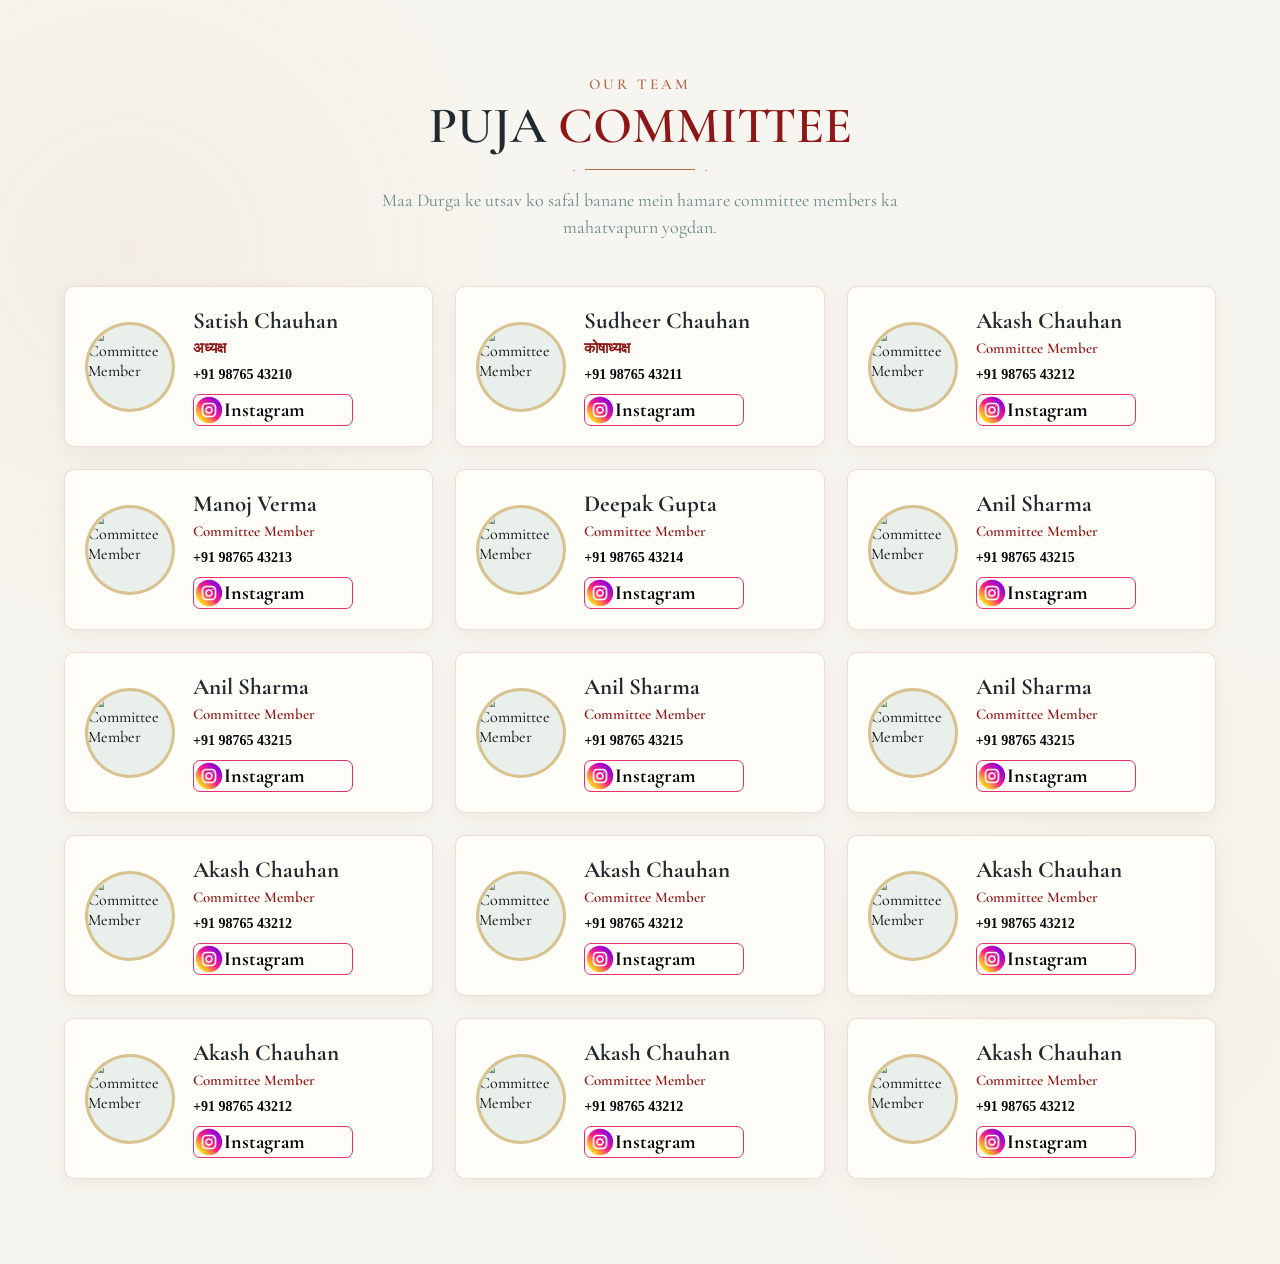
==== committee.html @ f034d109 "durgapuja website first commit" ====
<!DOCTYPE html>
<html lang="en">
<head>
    <meta charset="UTF-8">
    <meta name="viewport" content="width=device-width, initial-scale=1.0">
    <link rel="stylesheet" href="style.css">
    <link rel="stylesheet" media="screen and (max-width:1140px)"
            href="mobile.css" type="text/css">
    <title>Commetee Members</title>
</head>
<body>
    <!-- =========================
     COMMITTEE SECTION
========================= -->

<section class="committee-section" id="committee">

    <div class="committee-container">

        <!-- Heading -->

        <div class="committee-heading">

            <span class="committee-subtitle">
                OUR TEAM
            </span>

            <h2>
                PUJA <span>COMMITTEE</span>
            </h2>

            <div class="committee-line"></div>

            <p>
                Maa Durga ke utsav ko safal banane mein
                hamare committee members ka mahatvapurn yogdan.
            </p>

        </div>


        <!-- Committee Members -->

        <div class="committee-grid">

            <!-- Member 1 -->

            <article class="committee-card">

                <div class="member-image">

                    <img
                        src="images/members/member-01.webp"
                        alt="Committee Member"
                        loading="lazy"
                    >

                </div>

                <div class="member-info">

                    <h3>
                        Satish Chauhan
                    </h3>

                    <p class="member-role">
                        अध्यक्ष
                    </p>

                    <a
                        href="tel:+919876543210"
                        class="member-phone"
                    >
                        +91 98765 43210
                    </a>


                    <div class="instagram-link">
                     <a href="#" > 
                      <img src="durga/Instagram2.svg" >
                        Instagram
                    </a>
                   </div>
                </div>

            </article>


            <!-- Member 2 -->

            <article class="committee-card">

                <div class="member-image">

                    <img
                        src="images/members/member-02.webp"
                        alt="Committee Member"
                        loading="lazy"
                    >

                </div>

                <div class="member-info">

                    <h3>
                        Sudheer Chauhan
                    </h3>

                    <p class="member-role">
                        कोषाध्यक्ष
                    </p>

                    <a
                        href="tel:+919876543211"
                        class="member-phone"
                    >
                        +91 98765 43211
                    </a>

                     <div class="instagram-link">
                     <a href="#" > 
                      <img src="durga/Instagram2.svg" >
                        Instagram
                    </a>
                   </div>

                </div>

            </article>


            <!-- Member 3 -->

            <article class="committee-card">

                <div class="member-image">

                    <img
                        src="images/members/member-03.webp"
                        alt="Committee Member"
                        loading="lazy"
                    >

                </div>

                <div class="member-info">

                    <h3>
                        Akash Chauhan
                    </h3>

                    <p class="member-role">
                        Committee Member
                    </p>

                    <a
                        href="tel:+919876543212"
                        class="member-phone"
                    >
                        +91 98765 43212
                    </a>

                     <div class="instagram-link">
                     <a href="#" > 
                      <img src="durga/Instagram2.svg" >
                        Instagram
                    </a>
                   </div>

                </div>

            </article>


            <!-- Member 4 -->

            <article class="committee-card">

                <div class="member-image">

                    <img
                        src="images/members/member-04.webp"
                        alt="Committee Member"
                        loading="lazy"
                    >

                </div>

                <div class="member-info">

                    <h3>
                        Manoj Verma
                    </h3>

                    <p class="member-role">
                        Committee Member
                    </p>

                    <a
                        href="tel:+919876543213"
                        class="member-phone"
                    >
                        +91 98765 43213
                    </a>

                     <div class="instagram-link">
                     <a href="#" > 
                      <img src="durga/Instagram2.svg" >
                        Instagram
                    </a>
                   </div>

                </div>

            </article>


            <!-- Member 5 -->

            <article class="committee-card">

                <div class="member-image">

                    <img
                        src="images/members/member-05.webp"
                        alt="Committee Member"
                        loading="lazy"
                    >

                </div>

                <div class="member-info">

                    <h3>
                        Deepak Gupta
                    </h3>

                    <p class="member-role">
                        Committee Member
                    </p>

                    <a
                        href="tel:+919876543214"
                        class="member-phone"
                    >
                        +91 98765 43214
                    </a>

                     <div class="instagram-link">
                     <a href="#" > 
                      <img src="durga/Instagram2.svg" >
                        Instagram
                    </a>
                   </div>

                </div>

            </article>


            <!-- Member 6 -->

            <article class="committee-card">

                <div class="member-image">

                    <img
                        src="images/members/member-06.webp"
                        alt="Committee Member"
                        loading="lazy"
                    >

                </div>

                <div class="member-info">

                    <h3>
                        Anil Sharma
                    </h3>

                    <p class="member-role">
                        Committee Member
                    </p>

                    <a
                        href="tel:+919876543215"
                        class="member-phone"
                    >
                        +91 98765 43215
                    </a>

                     <div class="instagram-link">
                     <a href="#" > 
                      <img src="durga/Instagram2.svg" >
                        Instagram
                    </a>
                   </div>

                </div>

            </article>


            <!-- Member 7 -->

            <article class="committee-card">

                <div class="member-image">

                    <img
                        src="images/members/member-06.webp"
                        alt="Committee Member"
                        loading="lazy"
                    >

                </div>

                <div class="member-info">

                    <h3>
                        Anil Sharma
                    </h3>

                    <p class="member-role">
                        Committee Member
                    </p>

                    <a
                        href="tel:+919876543215"
                        class="member-phone"
                    >
                        +91 98765 43215
                    </a>

                     <div class="instagram-link">
                     <a href="#" > 
                      <img src="durga/Instagram2.svg" >
                        Instagram
                    </a>
                   </div>

                </div>

            </article>


            <!-- Member 8 -->

            <article class="committee-card">

                <div class="member-image">

                    <img
                        src="images/members/member-06.webp"
                        alt="Committee Member"
                        loading="lazy"
                    >

                </div>

                <div class="member-info">

                    <h3>
                        Anil Sharma
                    </h3>

                    <p class="member-role">
                        Committee Member
                    </p>

                    <a
                        href="tel:+919876543215"
                        class="member-phone"
                    >
                        +91 98765 43215
                    </a>

                     <div class="instagram-link">
                     <a href="#" > 
                      <img src="durga/Instagram2.svg" >
                        Instagram
                    </a>
                   </div>

                </div>

            </article>


            <!-- Member 9 -->

            <article class="committee-card">

                <div class="member-image">

                    <img
                        src="images/members/member-06.webp"
                        alt="Committee Member"
                        loading="lazy"
                    >

                </div>

                <div class="member-info">

                    <h3>
                        Anil Sharma
                    </h3>

                    <p class="member-role">
                        Committee Member
                    </p>

                    <a
                        href="tel:+919876543215"
                        class="member-phone"
                    >
                        +91 98765 43215
                    </a>

                     <div class="instagram-link">
                     <a href="#" > 
                      <img src="durga/Instagram2.svg" >
                        Instagram
                    </a>
                   </div>

                </div>

            </article>

            <!-- Member 3 -->

            <article class="committee-card">

                <div class="member-image">

                    <img
                        src="images/members/member-03.webp"
                        alt="Committee Member"
                        loading="lazy"
                    >

                </div>

                <div class="member-info">

                    <h3>
                        Akash Chauhan
                    </h3>

                    <p class="member-role">
                        Committee Member
                    </p>

                    <a
                        href="tel:+919876543212"
                        class="member-phone"
                    >
                        +91 98765 43212
                    </a>

                     <div class="instagram-link">
                     <a href="#" > 
                      <img src="durga/Instagram2.svg" >
                        Instagram
                    </a>
                   </div>

                </div>

            </article>

            <!-- Member 3 -->

            <article class="committee-card">

                <div class="member-image">

                    <img
                        src="images/members/member-03.webp"
                        alt="Committee Member"
                        loading="lazy"
                    >

                </div>

                <div class="member-info">

                    <h3>
                        Akash Chauhan
                    </h3>

                    <p class="member-role">
                        Committee Member
                    </p>

                    <a
                        href="tel:+919876543212"
                        class="member-phone"
                    >
                        +91 98765 43212
                    </a>

                     <div class="instagram-link">
                     <a href="#" > 
                      <img src="durga/Instagram2.svg" >
                        Instagram
                    </a>
                   </div>

                </div>

            </article>

            <!-- Member 3 -->

            <article class="committee-card">

                <div class="member-image">

                    <img
                        src="images/members/member-03.webp"
                        alt="Committee Member"
                        loading="lazy"
                    >

                </div>

                <div class="member-info">

                    <h3>
                        Akash Chauhan
                    </h3>

                    <p class="member-role">
                        Committee Member
                    </p>

                    <a
                        href="tel:+919876543212"
                        class="member-phone"
                    >
                        +91 98765 43212
                    </a>

                     <div class="instagram-link">
                     <a href="#" > 
                      <img src="durga/Instagram2.svg" >
                        Instagram
                    </a>
                   </div>

                </div>

            </article>

            <!-- Member 3 -->

            <article class="committee-card">

                <div class="member-image">

                    <img
                        src="images/members/member-03.webp"
                        alt="Committee Member"
                        loading="lazy"
                    >

                </div>

                <div class="member-info">

                    <h3>
                        Akash Chauhan
                    </h3>

                    <p class="member-role">
                        Committee Member
                    </p>

                    <a
                        href="tel:+919876543212"
                        class="member-phone"
                    >
                        +91 98765 43212
                    </a>

                     <div class="instagram-link">
                     <a href="#" > 
                      <img src="durga/Instagram2.svg" >
                        Instagram
                    </a>
                   </div>

                </div>

            </article>

            <!-- Member 3 -->

            <article class="committee-card">

                <div class="member-image">

                    <img
                        src="images/members/member-03.webp"
                        alt="Committee Member"
                        loading="lazy"
                    >

                </div>

                <div class="member-info">

                    <h3>
                        Akash Chauhan
                    </h3>

                    <p class="member-role">
                        Committee Member
                    </p>

                    <a
                        href="tel:+919876543212"
                        class="member-phone"
                    >
                        +91 98765 43212
                    </a>

                     <div class="instagram-link">
                     <a href="#" > 
                      <img src="durga/Instagram2.svg" >
                        Instagram
                    </a>
                   </div>

                </div>

            </article>

            <!-- Member 3 -->

            <article class="committee-card">

                <div class="member-image">

                    <img
                        src="images/members/member-03.webp"
                        alt="Committee Member"
                        loading="lazy"
                    >

                </div>

                <div class="member-info">

                    <h3>
                        Akash Chauhan
                    </h3>

                    <p class="member-role">
                        Committee Member
                    </p>

                    <a
                        href="tel:+919876543212"
                        class="member-phone"
                    >
                        +91 98765 43212
                    </a>

                     <div class="instagram-link">
                     <a href="#" > 
                      <img src="durga/Instagram2.svg" >
                        Instagram
                    </a>
                   </div>

                </div>

            </article>

        </div>

    </div>

</section>
</body>
</html>
---- style.css ----
@import url('https://fonts.googleapis.com/css2?family=Cormorant+Garamond:wght@400;500;600;700&family=Noto+Serif+Devanagari:wght@400;500;600;700&display=swap');

*{
    margin: 0px;
    padding: 0px;
    box-sizing: border-box;
}
html,body {
    font-family: "Cormorant Garamond", serif;
    scroll-behavior: smooth;
}

.hindi {
    font-family: "Noto Serif Devanagari", serif;
}
/* =========================
   HERO SECTION
========================= */

.hero {
    position: relative;
    min-height: 650px;

    background-image: url("durga/ChatGPT Image Sep 28, 2026, 01_30_35 PM.png");
    background-size: cover;
    background-position: center;
    background-repeat: no-repeat;

    color: #202A2E;
}


/* =========================
   NAVBAR
========================= */

.navbar {
    position: absolute;
    top: 0;
    left: 0;

   width: 100%;
    min-height: 72px;

    display: flex;
    align-items: center;
    flex-wrap: wrap;
    padding: 0 4%;

    background: rgba(70, 0, 0, 0.88);

    border-bottom: 1px solid rgba(216, 194, 143, 0.45);

    z-index: 10;
}


/* Logo */

.logo {
    width: 42px;
    height: 42px;

    display: flex;
    align-items: center;
    justify-content: center;

    color: #D8C28F;

    font-size: 27px;
    text-decoration: none;

    margin-right: auto;
}


/* Navigation Links */

.nav-links {
    display: flex;
    align-items: center;
    gap: 34px;
}

.nav-links a {
    position: relative;

    color: #FFFDF8;

    text-decoration: none;

    font-family: "Cormorant Garamond", serif;

    font-size: 17px;
    font-weight: 500;

    transition: color 0.25s ease;
}

.nav-links a:hover {
    color: #D8C28F;
}


/* Active Link */

.nav-links a.active {
    color: #D8C28F;
}

.nav-links a.active::after {
    content: "";

    position: absolute;

    left: 0;
    bottom: -10px;

    width: 100%;
    height: 2px;

    background: #D8C28F;
}


/* =========================
   NAV BUTTON
========================= */

.nav-button {
    display: flex;
    align-items: center;
    gap: 8px;

    margin-left: 35px;

    padding: 9px 18px;

    border: 1px solid #D8C28F;
    border-radius: 25px;

    color: #FFFDF8;

    text-decoration: none;

    font-family: "Cormorant Garamond", serif;

    font-size: 16px;
    font-weight: 600;

    transition: 0.25s ease;
}

.nav-button span {
    color: #D8C28F;
}

.nav-button:hover {
    background: #D8C28F;
    color: #4A0000;
}

.nav-button:hover span {
    color: #4A0000;
}


/* =========================
   HERO CONTENT
========================= */

.hero-content {
    min-height: 650px;

    display: flex;
    justify-content: flex-end;
    align-items: center;

    padding: 100px 7% 40px;
}


/* =========================
   HERO TEXT
========================= */

.hero-text {
    width: 55%;

    text-align: center;

    padding-top: 25px;
}


/* Trishul */

.trishul {
    color: #B66A4C;

    font-size: 48px;

    margin-bottom: 5px;
}


/* Main Heading */

.hero-text h1 {
    margin: 0;

    color: #8D1717;

    font-family: "Cormorant Garamond", serif;

    font-size: clamp(38px, 4vw, 65px);

    line-height: 1.05;

    font-weight: 700;

    letter-spacing: 1px;
}


/* Samiti */

.hero-text h2 {
    margin: 8px 0 15px;

    color: #202A2E;

    font-family: "Cormorant Garamond", serif;

    font-size: clamp(25px, 2.5vw, 40px);

    font-weight: 600;

    letter-spacing: 2px;
}


/* Decorative Line */

.hero-line {
    width: 130px;
    height: 1px;

    margin: 0 auto 20px;

    background: #B66A4C;

    position: relative;
}

.hero-line::before,
.hero-line::after {
    content: "◆";

    position: absolute;

    top: 50%;

    transform: translateY(-50%);

    color: #B66A4C;

    font-size: 7px;
}

.hero-line::before {
    left: -12px;
}

.hero-line::after {
    right: -12px;
}


/* Establishment */

.hero-established {
    margin: 0;

    color: #202A2E;

    font-family: "Cormorant Garamond", serif;

    font-size: 18px;

    font-weight: 600;

    letter-spacing: 1px;
}

.hero-established span {
    margin: 0 12px;

    color: #B66A4C;
}


/* Tagline */

.hero-tagline {
    margin: 15px 0 25px;

    color: #8D1717;

    font-family: "Cormorant Garamond", serif;

    font-size: 21px;

    font-weight: 600;

    font-style: italic;
}


/* =========================
   HERO INFORMATION
========================= */

.hero-info {
    display: flex;

    justify-content: center;
    align-items: center;

    gap: 35px;
}

.hero-info-item {
    display: flex;
    align-items: center;
    gap: 9px;

    color: #202A2E;

    font-family: "Cormorant Garamond", serif;

    font-size: 16px;

    font-weight: 600;
}

.info-icon {
    color: #8D1717;

    font-size: 18px;
}

/* =========================
   ABOUT OUR PUJA
========================= */

.about-puja {
    position: relative;

    width: 100%;

    padding: 55px 5%;

    background-image: url("../images/about-bg.webp");
    background-size: cover;
    background-position: center;
    background-repeat: no-repeat;
}


.about-container {
    max-width: 1400px;

    margin: 0 auto;

    display: grid;

    grid-template-columns:
        1.15fr
        1fr
        0.95fr;

    align-items: center;

    gap: 35px;
}


/* =========================
   ABOUT CONTENT
========================= */

.about-content {
    padding: 10px 0;
}


.about-content h2 {
    margin: 0;

    color: #202A2E;

    font-family: "Cormorant Garamond", serif;

    font-size: clamp(34px, 3vw, 48px);

    font-weight: 600;

    line-height: 1.1;
}


.about-content h2 span {
    color: #8D1717;
}


/* Decorative line */

.about-line {
    position: relative;

    width: 105px;
    height: 1px;

    margin: 12px 0 20px;

    background: #B66A4C;
}


.about-line::after {
    content: "◆";

    position: absolute;

    right: -8px;
    top: 50%;

    transform: translateY(-50%);

    color: #B66A4C;

    font-size: 8px;
}


.about-content p {
    max-width: 500px;

    margin: 0 0 25px;

    color: #202A2E;

    font-family: "Cormorant Garamond", serif;

    font-size: 18px;

    line-height: 1.55;

    font-weight: 500;

    max-height: 150px;
    overflow: hidden;
    transition: max-height 0.6s ease;
}
.about-content p.active {
    max-height: 500px;
}


/* =========================
   ABOUT BUTTON
========================= */

.about-btn {
    display: inline-flex;

    align-items: center;

    gap: 12px;

    padding: 11px 20px;

    border-radius: 25px;

    background: #8D1717;

    color: #FFFDF8;

    text-decoration: none;

    font-family: "Cormorant Garamond", serif;

    font-size: 17px;

    font-weight: 600;

    transition:
        background 0.25s ease,
        transform 0.25s ease;
}


.about-btn span {
    font-size: 21px;

    line-height: 1;
     display: inline-block;
    transition: transform 0.5s ease;
}

.about-btn.active span {
    transform: rotate(-90deg);
}


.about-btn:hover {
    background: #6F0F0F;

    transform: translateX(3px);
}


/* =========================
   ABOUT IMAGE
========================= */

.about-image {
    width: 100%;

    display: flex;
  
    justify-content: center;
}


.about-image img {
    display: block;

    width: 100%;

    max-width: 470px;

    height: auto;

    object-fit: cover;

    transform: scale(1.15)
}


/* =========================
   ABOUT STAT CARDS
========================= */

.about-stats {

    display: grid;

    grid-template-columns: repeat(2, 1fr);

    gap: 14px;
}


.about-stat-card {

    min-height: 125px;

    padding: 18px 12px;

    display: flex;

    flex-direction: column;

    align-items: center;

    justify-content: center;

    text-align: center;

    background: rgba(255, 253, 248, 0.72);

    border: 1px solid rgba(182, 106, 76, 0.25);

    border-radius: 9px;

    box-shadow:
        0 4px 15px rgba(80, 40, 20, 0.06);

    transition:
        transform 0.25s ease,
        box-shadow 0.25s ease;
}


.about-stat-card:hover {

    transform: translateY(-4px);

    box-shadow:
        0 8px 20px rgba(80, 40, 20, 0.12);
}


/* Icon */

.stat-icon {

    margin-bottom: 5px;

    color: #8D1717;

    font-size: 27px;

    line-height: 1;
}


/* Number / Main text */

.about-stat-card strong {

    color: #8D1717;

    font-family: "Cormorant Garamond", serif;

    font-size: 27px;

    line-height: 1.1;

    font-weight: 700;
}


/* Small description */

.about-stat-card small {

    margin-top: 4px;

    color: #202A2E;

    font-family: "Cormorant Garamond", serif;

    font-size: 15px;

    font-weight: 500;
}

/* =========================
   PUJA DATES
========================= */

.puja-dates {
    position: relative;

    width: 100%;

    padding: 70px 5% 80px;

    background-image: url("durga/ChatGPT Image Sep 28, 2026, 01_33_29 PM.png");
    background-size: cover;
    background-position: center;
    background-repeat: no-repeat;
        

    overflow: hidden;
}


/* Subtle decorative background */

.puja-dates::before {
    content: "";

    position: absolute;

    inset: 0;

    background-image:
        radial-gradient(
            circle at 10% 20%,
            rgba(216, 194, 143, 0.08) 0,
            transparent 22%
        ),
        radial-gradient(
            circle at 90% 80%,
            rgba(216, 194, 143, 0.08) 0,
            transparent 22%
        );

    pointer-events: none;
}


/* =========================
   CONTAINER
========================= */

.dates-container {
    position: relative;

    max-width: 1350px;

    margin: 0 auto;
}


/* =========================
   HEADING
========================= */

.dates-heading {
    text-align: center;

    margin-bottom: 50px;
}


.dates-small-title {
    display: block;

    margin-bottom: 8px;

    color: #D8C28F;

    font-family: "Cormorant Garamond", serif;

    font-size: 15px;

    font-weight: 600;

    letter-spacing: 3px;
}


.dates-heading h2 {
    margin: 0;

    color: #FFFDF8;

    font-family: "Cormorant Garamond", serif;

    font-size: clamp(38px, 4vw, 55px);

    line-height: 1;

    font-weight: 600;

    letter-spacing: 1px;
}


.dates-heading h2 span {
    color: #D8C28F;
}


.dates-line {
    position: relative;

    width: 110px;

    height: 1px;

    margin: 18px auto;
    
    background: #D8C28F;
}


.dates-line::before,
.dates-line::after {
    content: "◆";

    position: absolute;

    top: 50%;

    transform: translateY(-50%);

    color: #D8C28F;

    font-size: 7px;
}


.dates-line::before {
    left: -12px;
}


.dates-line::after {
    right: -12px;
}


.dates-heading p {
    max-width: 520px;

    margin: 0 auto;

    color: rgba(255, 253, 248, 0.82);

    font-family: "Cormorant Garamond", serif;

    font-size: 18px;

    line-height: 1.5;
}


/* =========================
   TIMELINE WRAPPER
========================= */

.dates-wrapper {
    position: relative;

    width: 100%;
}


/* Horizontal connecting line */

.dates-wrapper::before {
    content: "";

    position: absolute;

    top: 38px;

    left: 5%;

    right: 5%;

    height: 1px;

    background: rgba(216, 194, 143, 0.55);
}


/* =========================
   TIMELINE
========================= */

.dates-timeline {
    position: relative;

    display: grid;

    grid-template-columns:
        repeat(6, 1fr);

    gap: 18px;
}


/* =========================
   DATE CARD
========================= */

.date-card {
    position: relative;

    min-height: 260px;

    padding: 24px 15px;

    display: flex;

    flex-direction: column;

    align-items: center;

    text-align: center;

    background: #F7F0E2;

    border: 1px solid rgba(216, 194, 143, 0.55);

    border-radius: 8px;

    box-shadow:
        0 8px 25px rgba(50, 0, 0, 0.15);

    transition:
        transform 0.25s ease,
        box-shadow 0.25s ease;
}


.date-card:hover {
    transform: translateY(-7px);

    box-shadow:
        0 15px 30px rgba(50, 0, 0, 0.22);
}


/* =========================
   ICON
========================= */

.date-icon {
    position: relative;

    z-index: 2;

    width: 52px;
    height: 52px;

    display: flex;

    align-items: center;
    justify-content: center;

    margin-bottom: 15px;

    border-radius: 50%;

    background: #FFFDF8;

    border: 1px solid #D8C28F;

    color: #8D1717;

    font-size: 25px;

    box-shadow:
        0 3px 10px rgba(80, 30, 10, 0.08);
}


/* =========================
   DATE NUMBER
========================= */

.date-number {
    color: #8D1717;

    font-family: "Cormorant Garamond", serif;

    font-size: 45px;

    line-height: 0.95;

    font-weight: 700;
}


.date-month {
    margin-top: 5px;

    color: #B66A4C;

    font-family: "Cormorant Garamond", serif;

    font-size: 13px;

    font-weight: 700;

    letter-spacing: 1.5px;
}


/* =========================
   DATE NAME
========================= */

.date-name {
    margin-top: 18px;

    color: #202A2E;

    font-family: "Cormorant Garamond", serif;

    font-size: 23px;

    font-weight: 700;
}


.date-day {
    margin-top: 4px;

    color: #668A86;

    font-family: "Cormorant Garamond", serif;

    font-size: 12px;

    font-weight: 600;

    letter-spacing: 1px;
}

/* =========================
   COMMITTEE SECTION
========================= */

.committee-section {
    position: relative;

    width: 100%;

    padding: 75px 5% 85px;

    background-color: #F7F5EF;
    /* background-image: url("durga/ChatGPT Image Sep 28, 2026, 01_34_49 PM.png");
    background-size: cover;
    background-position: center;
    background-repeat: no-repeat; */

    background-image:
        radial-gradient(
            circle at 10% 20%,
            rgba(182, 106, 76, 0.06),
            transparent 25%
        ),
        radial-gradient(
            circle at 90% 80%,
            rgba(216, 194, 143, 0.08),
            transparent 25%
        );
}


/* =========================
   CONTAINER
========================= */

.committee-container {
    max-width: 1250px;

    margin: 0 auto;
}


/* =========================
   HEADING
========================= */

.committee-heading {
    text-align: center;

    margin-bottom: 45px;
}


.committee-subtitle {
    display: block;

    margin-bottom: 8px;

    color: #B66A4C;

    font-family: "Cormorant Garamond", serif;

    font-size: 15px;

    font-weight: 600;

    letter-spacing: 3px;
}


.committee-heading h2 {
    margin: 0;

    color: #202A2E;

    font-family: "Cormorant Garamond", serif;

    font-size: clamp(40px, 4vw, 55px);

    font-weight: 600;

    line-height: 1;
}


.committee-heading h2 span {
    color: #8D1717;
}


/* Decorative line */

.committee-line {
    position: relative;

    width: 110px;

    height: 1px;

    margin: 17px auto;

    background: #B66A4C;
}


.committee-line::before,
.committee-line::after {
    content: "◆";

    position: absolute;

    top: 50%;

    transform: translateY(-50%);

    color: #B66A4C;

    font-size: 7px;
}


.committee-line::before {
    left: -12px;
}


.committee-line::after {
    right: -12px;
}


.committee-heading p {
    max-width: 550px;

    margin: 0 auto;

    color: #668A86;

    font-family: "Cormorant Garamond", serif;

    font-size: 18px;

    line-height: 1.5;
}


/* =========================
   MEMBER GRID
========================= */

.committee-grid {
    display: grid;

    grid-template-columns:
        repeat(3, 1fr);

    gap: 22px;
  height: auto;   
}


/* =========================
   MEMBER CARD
========================= */

.committee-card {
    position: relative;

    display: flex;

    align-items: center;

    gap: 18px;

    min-height: 145px;

    padding: 20px;

    background: #FFFDF8;

    border: 1px solid rgba(182, 106, 76, 0.22);

    border-radius: 10px;

    box-shadow:
        0 5px 20px rgba(60, 30, 10, 0.06);

    transition:
        transform 0.25s ease,
        box-shadow 0.25s ease;

}


.committee-card:hover {
    transform: translateY(-5px);

    box-shadow:
        0 12px 28px rgba(60, 30, 10, 0.12);
}


/* =========================
   MEMBER IMAGE
========================= */

.member-image {
    flex-shrink: 0;

    width: 90px;
    height: 90px;

    border-radius: 50%;

    padding: 3px;

    background: #D8C28F;
}


.member-image img {
    display: block;

    width: 100%;
    height: 100%;

    object-fit: cover;

    border-radius: 50%;

    background: #E9EFEB;
}


/* =========================
   MEMBER INFO
========================= */

.member-info {
    min-width: 0;
}


.member-info h3 {
    margin: 0;

    color: #202A2E;

    font-family: "Cormorant Garamond", serif;

    font-size: 23px;

    font-weight: 700;
}


.member-role {
    margin: 4px 0 7px;

    color: #8D1717;

    font-family: "Cormorant Garamond", serif;

    font-size: 15px;

    font-weight: 600;
    
}


.member-phone {

    color: #080808;
 
    font-family: none;

    font-size: 14px;
    
    font-weight: 700;
    text-decoration: none;
   
    margin-right: 20px;
    transition: color 0.2s ease;
}


.member-phone:hover {
    color: #8D1717;
}

.instagram-link{
   
   display: flex;
   align-items: center;
   margin-top: 10px;
   border-radius: 7px;
   height: 2rem;
   width: 10rem;
   transition: color 0.2s ease;
   border: 0.001px solid #E1306C;
    animation: instagramBorder 2s ease-in-out infinite;
}
@keyframes instagramBorder {

    0% {
        border-color: #E1306C;
        box-shadow: inset 0 0 30px rgba(225, 48, 108, 0.30);
    }

    50% {
        border-color: #8A3AB9;
        box-shadow: inset 0 0 30px rgba(138, 58, 185, 0.30);
    }

    100% {
        border-color: #E1306C;
        box-shadow: inset 0 0 30px rgba(225, 48, 108, 0.30);
    }

}

.instagram-link :hover {
    color: #f40555;
}

.instagram-link a img{
    object-fit: cover;
    height: 30px;
    width: 30px;
    
    
}
.instagram-link a{
  display: flex;
  align-items: center;
   color: #080808;
 
    font-family: "Cormorant Garamond", serif;

    font-size: 20px;
    
    font-weight: 700;
    text-decoration: none;

}

#commettee-btn{
   
    padding-top: 20px;
    width: 100%;
    display: flex;
    justify-content: center;
    align-items: center;
}

/* =========================
   DURGA PUJA GALLERY
========================= */

.gallery-section {
    width: 100%;

    padding: 80px 5% 90px;

    background: #E9EFEB;
}


.gallery-container {
    max-width: 1300px;

    margin: 0 auto;
}


/* =========================
   HEADING
========================= */

.gallery-heading {
    text-align: center;

    margin-bottom: 45px;
}


.gallery-subtitle {
    display: block;

    margin-bottom: 8px;

    color: #B66A4C;

    font-family: "Cormorant Garamond", serif;

    font-size: 15px;

    font-weight: 600;

    letter-spacing: 3px;
}


.gallery-heading h2 {
    margin: 0;

    color: #202A2E;

    font-family: "Cormorant Garamond", serif;

    font-size: clamp(40px, 4vw, 55px);

    font-weight: 600;

    line-height: 1;
}


.gallery-heading h2 span {
    color: #8D1717;
}


/* Decorative line */

.gallery-line {
    position: relative;

    width: 110px;

    height: 1px;

    margin: 17px auto;

    background: #B66A4C;
}


.gallery-line::before,
.gallery-line::after {
    content: "◆";

    position: absolute;

    top: 50%;

    transform: translateY(-50%);

    color: #B66A4C;

    font-size: 7px;
}


.gallery-line::before {
    left: -12px;
}


.gallery-line::after {
    right: -12px;
}


.gallery-heading p {
    max-width: 560px;

    margin: 0 auto;

    color: #668A86;

    font-family: "Cormorant Garamond", serif;

    font-size: 18px;

    line-height: 1.5;
}


/* =========================
   GALLERY GRID
========================= */

.gallery-grid {
    display: grid;

    grid-template-columns:
        repeat(4, 1fr);

    grid-auto-rows: 220px;

    gap: 14px;
}


/* =========================
   GALLERY ITEM
========================= */

.gallery-item {
    position: relative;

    display: block;

    overflow: hidden;

    border-radius: 9px;

    background: #202A2E;

    text-decoration: none;
}


.gallery-item img {
    display: block;

    width: 100%;
    height: 100%;

    object-fit: cover;

    transition:
        transform 0.5s ease;
}


/* Large item */

.gallery-large {
    grid-column: span 2;
}


/* Tall item */

.gallery-tall {
    grid-row: span 2;
}


/* =========================
   HOVER OVERLAY
========================= */

.gallery-overlay {
    position: absolute;

    inset: 0;

    display: flex;

    align-items: center;
    justify-content: center;

    background: rgba(74, 0, 0, 0.58);

    opacity: 0;

    transition:
        opacity 0.3s ease;
}


.gallery-overlay span {
    padding: 8px 17px;

    border: 1px solid #D8C28F;

    border-radius: 20px;

    color: #FFFDF8;

    font-family: "Cormorant Garamond", serif;

    font-size: 15px;

    font-weight: 600;
}


.gallery-item:hover img {
    transform: scale(1.06);
}


.gallery-item:hover .gallery-overlay {
    opacity: 1;
}


/* =========================
   BUTTON
========================= */

.gallery-button-wrap {
    display: flex;

    justify-content: center;

    margin-top: 35px;
}


.gallery-button {
    display: inline-flex;

    align-items: center;

    gap: 12px;

    padding: 11px 22px;

    border: 1px solid #8D1717;

    border-radius: 25px;

    background: transparent;

    color: #8D1717;

    font-family: "Cormorant Garamond", serif;

    font-size: 17px;

    font-weight: 600;

    cursor: pointer;

    transition:
        background 0.25s ease,
        color 0.25s ease;
}


.gallery-button span {
    font-size: 20px;
}


.gallery-button:hover {
    background: #8D1717;

    color: #FFFDF8;
}

/* =========================
   LIGHTBOX
========================= */

.lightbox {
    position: fixed;
    inset: 0;
    z-index: 9999;

    display: none;
    align-items: center;
    justify-content: center;

    background: rgba(0, 0, 0, 0.88);
    padding: 30px;
     opacity: 0;
    visibility: hidden;
    pointer-events: none;

     transform: scale(0.85);

    transition:
        opacity 0.3s ease,
        transform 0.3s ease,
        visibility 0.3s ease;
    
}

/* Lightbox open hone par JS se ye class lagayenge */
.lightbox.active {
    display: flex;
    opacity: 1;
    visibility: visible;
    pointer-events: auto;

    transform: scale(1);
}

/* Original Image */

.lightbox-image {
    max-width: 85vw;
    max-height: 85vh;

    width: auto;
    height: auto;

    object-fit: contain;

    display: block;
}

/* Close Button */

.lightbox-close {
    position: absolute;
    top: 25px;
    right: 30px;

    width: 45px;
    height: 45px;

    border: none;
    border-radius: 50%;

    background: rgba(255, 255, 255, 0.15);
    color: white;

    font-size: 30px;
    line-height: 1;

    cursor: pointer;
}

/* Previous / Next */

.lightbox-prev,
.lightbox-next {
    position: absolute;

    top: 50%;
    transform: translateY(-50%);

    width: 50px;
    height: 50px;

    border: none;
    border-radius: 50%;

    background: rgba(255, 255, 255, 0.15);
    color: white;

    font-size: 25px;

    cursor: pointer;
}

.lightbox-prev {
    left: 25px;
}

.lightbox-next {
    right: 25px;
}

/* Hover */

.lightbox-close:hover,
.lightbox-prev:hover,
.lightbox-next:hover {
    background: rgba(255, 255, 255, 0.3);
}

/* =========================
   FOOTER
========================= */

.site-footer {
    width: 100%;

     background-image: url("durga/ChatGPT Image Sep 28, 2026, 01_38_03 PM.png");
    background-size: cover;
    background-position: center;
    background-repeat: no-repeat;

    color: #FFFDF8;

    border-top: 1px solid rgba(216, 194, 143, 0.35);
}


/* =========================
   FOOTER CONTAINER
========================= */

.footer-container {
    max-width: 1300px;

    margin: 0 auto;

    padding: 65px 5% 50px;

    display: grid;

    grid-template-columns:
        1.4fr
        1fr
        1fr;

    gap: 45px;
    background-color: #6F0F0F;
}


/* =========================
   FOOTER ABOUT
========================= */

.footer-about {
    padding-right: 25px;
}


.footer-logo {
    width: 52px;
    height: 52px;

    display: flex;

    align-items: center;
    justify-content: center;

    margin-bottom: 15px;

    border: 1px solid #D8C28F;

    border-radius: 50%;

    color: #D8C28F;

    font-size: 29px;

    text-decoration: none;
}


.footer-about h2 {
    margin: 0;

    color: #FFFDF8;

    font-family: "Cormorant Garamond", serif;

    font-size: 24px;

    font-weight: 700;

    line-height: 1.15;
}


.footer-samiti {
    margin: 5px 0 14px;

    color: #D8C28F;

    font-family: "Cormorant Garamond", serif;

    font-size: 15px;

    font-weight: 600;

    letter-spacing: 2px;
}


.footer-about > p:last-child {
    max-width: 330px;

    margin: 0;

    color: rgba(255, 253, 248, 0.72);

    font-family: "Cormorant Garamond", serif;

    font-size: 16px;

    line-height: 1.6;
}


/* =========================
   FOOTER HEADINGS
========================= */

.footer-column h3 {
    margin: 4px 0 10px;

    color: #FFFDF8;

    font-family: "Cormorant Garamond", serif;

    font-size: 19px;

    font-weight: 600;

    letter-spacing: 1px;
}


.footer-line {
    width: 45px;

    height: 1px;

    margin-bottom: 18px;

    background: #D8C28F;
}

/* =========================
   FOOTER DETAILS
========================= */

.footer-detail {
    display: flex;

    align-items: flex-start;

    gap: 12px;

    margin-bottom: 18px;
}


.footer-icon {
    flex-shrink: 0;

    width: 30px;
    height: 30px;

    display: flex;

    align-items: center;
    justify-content: center;

    border: 1px solid rgba(216, 194, 143, 0.5);

    border-radius: 50%;

    color: #D8C28F;

    font-size: 12px;
}


.footer-detail strong {
    display: block;

    margin-bottom: 2px;

    color: #FFFDF8;

    font-family: "Cormorant Garamond", serif;

    font-size: 15px;

    font-weight: 600;
}


.footer-detail p,
.footer-detail a {
    display: block;

    margin: 0;

    color: rgba(255, 253, 248, 0.68);

    font-family: "Cormorant Garamond", serif;

    font-size: 14px;

    line-height: 1.4;

    text-decoration: none;
}


.footer-detail a:hover {
    color: #D8C28F;
}

.developer{
    
    
    display: grid;
    grid-template-rows: 1fr 3fr;

}
.dveloper-detail{
    display: grid;
    grid-template-columns: 1fr 1fr;
    flex-direction: column;
    gap:5px;
  
}
.abhijeet-section{
  
    height: 100%;
    line-height: 2rem;
    border-right: 0.001px solid whitesmoke;
  
}
.email{
    line-height: 0.5rem;
    margin: 10px 0px;
}
.link_box{
    height: 3vh;
    width: auto;
   display: flex;
   justify-content: space-around;
    gap: 10px;
}

.akash-section{
   
    height: 100%;
    line-height: 2rem;
}
/* =========================
   SOCIAL LINKS
========================= */

.footer-social {
    display: flex;

    gap: 9px;

    margin-top: 20px;
}


.footer-social a {
    width: 34px;
    height: 34px;

    display: flex;

    align-items: center;
    justify-content: center;

    border: 1px solid rgba(216, 194, 143, 0.55);

    border-radius: 50%;

    color: #D8C28F;

    font-family: Arial, sans-serif;

    font-size: 14px;

    text-decoration: none;

    transition:
        background 0.2s ease,
        color 0.2s ease;
}


.footer-social a:hover {
    background: #D8C28F;

    color: #4A0000;
}


/* =========================
   FOOTER BOTTOM
========================= */

.footer-bottom {
    max-width: 1300px;

    margin: 0 auto;

    padding: 18px 5%;

    display: flex;

    align-items: center;
    justify-content: space-between;

    gap: 20px;

    border-top: 1px solid rgba(216, 194, 143, 0.2);
}


.footer-bottom p {
    margin: 0;

    color: rgba(255, 253, 248, 0.5);

    font-family: "Cormorant Garamond", serif;

    font-size: 13px;
}
---- mobile.css ----
/* *{
    border: 1px solid green;
} */
/* =========================
   MOBILE
========================= */



    .hero {
        min-height: 700px;
      /* background-size: 50% cover; */
        background-position: 10% top;
    }


    .navbar {
        /* height: 62px; */
      
        padding: 0 5px;
    }
    
    .logo{
        order: 1;
        display: none;
        
    }

    .nav-links{
        order: 3;
        padding-top: 10px;
         min-width: 100%;
         justify-content: center;
         gap: 1px;
         flex-wrap: wrap;
    }
    .nav-links a{
        padding: 5px;
        font-size: 17px;
        border: 0.1px solid whitesmoke;
    background: rgba(216, 194, 143, 0.12);
    border-radius: 2px;
    box-shadow:
        0 0 8px rgba(216, 194, 143, 0.35),
        0 0 18px rgba(216, 194, 143, 0.18);
    }

    .nav-links a.active::after{
        background: none;
    }

    .nav-links .chanda{
        padding: 0px;
        border: none;
        width: 100%;
        display: flex;
        justify-content: center;
        color: #F7D98A;
    background: rgba(216, 194, 143, 0.12);
    border-radius: 20px;
    box-shadow:
        0 0 8px rgba(216, 194, 143, 0.35),
        0 0 18px rgba(216, 194, 143, 0.18);

    animation: navGlow 2s ease-in-out infinite;
    }
    @keyframes navGlow {
    0%, 100% {
        box-shadow:
           inset 0 0 10px rgba(202, 197, 192, 0.25),
            0 0 20px rgba(238, 236, 232, 0.12);
    }

    50% {
        box-shadow:
          inset  0 0 10px rgba(216, 194, 143, 0.55),
            0 0 22px rgba(216, 194, 143, 0.25);
    }
}
    .nav-button {
        order: 2;
       justify-content: center;
        gap: 10px;

    margin-left: 0px;
    width: 100%;
    border: none;
    font-size: 20px;
    padding: 9px 18px;
    }

  
   


    .hero-content {
        min-height: 700px;

        justify-content: center;
        align-items: flex-end;

        padding: 100px 20px 55px;
    }


    .hero-text {
        width: 100%;

        padding: 20px;

        background: rgba(255, 253, 248, 0.82);

        border-radius: 12px;
    }


    .trishul {
        font-size: 38px;
    }


    .hero-text h1 {
        font-size: 36px;
    }


    .hero-text h2 {
        font-size: 27px;
    }


    .hero-established {
        font-size: 15px;
    }


    .hero-tagline {
        font-size: 18px;
    }


    .hero-info {
        flex-direction: column;

        gap: 10px;
    }


/* =========================
   ABOUT PUJA — MOBILE
========================= */

.about-puja {
    padding: 45px 20px;
}


.about-container {
    display: flex;
    flex-direction: column;
    gap: 28px;
}


/* Text */

.about-content {
    width: 100%;
    text-align: center;
}


.about-content h2 {
    font-size: 36px;
}


.about-line {
    margin: 12px auto 18px;
}


.about-content p {
    max-width: 100%;
    font-size: 17px;
    line-height: 1.5;
}

.about-content p.active {
   max-height: 600px;
}


/* Image */

.about-image {
    width: 100%;
}


.about-image img {
    width: 100%;
    max-width: 430px;
    transform: none;
}


/* Information Cards */

.about-stats {
    width: 100%;

    display: grid;

    grid-template-columns: repeat(2, 1fr);

    gap: 10px;
}


.about-stat-card {
    min-height: 110px;
    padding: 14px 8px;
}


.stat-icon {
    font-size: 24px;
}


.about-stat-card strong {
    font-size: 23px;
}


.about-stat-card small {
    font-size: 14px;
}


/* Button */

.about-btn {
    font-size: 16px;
    padding: 10px 18px;
}


/* =========================
   VERY SMALL MOBILE
========================= */

.about-puja {
    padding-left: 15px;
    padding-right: 15px;
}

.about-content h2 {
    font-size: 31px;
}

.about-stats {
    gap: 8px;
}

.about-stat-card {
    min-height: 100px;
}

.about-stat-card strong {
    font-size: 21px;
}

/* =========================
   PUJA DATES — MOBILE
========================= */

.puja-dates {
    padding: 50px 15px 60px;

    overflow: hidden;
}


/* Heading */

.dates-heading {
    margin-bottom: 35px;
}


.dates-small-title {
    font-size: 13px;

    letter-spacing: 2px;
}


.dates-heading h2 {
    font-size: 36px;
}


.dates-heading p {
    font-size: 16px;

    padding: 0 10px;
}


/* =========================
   HORIZONTAL SCROLL
========================= */

.dates-wrapper {
    width: 100%;

    overflow-x: auto;

    overflow-y: hidden;

    padding: 5px 5px 20px;

    scrollbar-width: thin;

    scrollbar-color:
        #D8C28F
        transparent;
}


/* Connecting line */

.dates-wrapper::before {
    display: none;
}


/* Timeline */

.dates-timeline {
    display: flex;

    gap: 14px;

    width: max-content;
}


/* Date Card */

.date-card {
    flex: 0 0 180px;

    width: 180px;

    min-height: 245px;

    padding: 20px 12px;

    border-radius: 8px;
}


/* Icon */

.date-icon {
    width: 48px;
    height: 48px;

    font-size: 23px;

    margin-bottom: 13px;
}


/* Number */

.date-number {
    font-size: 40px;
}


.date-month {
    font-size: 12px;
}


.date-name {
    margin-top: 16px;

    font-size: 21px;
}


.date-day {
    font-size: 11px;
}

/* =========================
   COMMITTEE — MOBILE
========================= */

.committee-section {
    padding: 50px 15px 60px;
    background-size: 30% cover;
    background-position: 50% -200%;
}


.committee-heading {
    margin-bottom: 32px;
}


.committee-subtitle {
    font-size: 13px;

    letter-spacing: 2px;
}


.committee-heading h2 {
    font-size: 36px;
}


.committee-heading p {
    padding: 0 10px;

    font-size: 16px;
}


/* =========================
   MEMBER GRID
========================= */

.committee-grid {
    grid-template-columns: repeat(2, 1fr);

    

    gap: 12px;
    
    
}




/* =========================
   MEMBER CARD
========================= */

.committee-card {
    min-height: 205px;

    padding: 15px 8px;

    flex-direction: column;

    justify-content: center;

    text-align: center;

    gap: 9px;

    border-radius: 9px;
}



/* =========================
   MEMBER IMAGE
========================= */

.member-image {
    width: 72px;
    height: 72px;
}


/* =========================
   MEMBER INFO
========================= */

.member-info h3 {
    font-size: 19px;

    line-height: 1.1;
}


.member-role {
    margin: 4px 0;

    font-size: 14px;
}


.member-phone {
    font-size: 12px;

    display: block;

    margin-right: 0px;

    word-break: break-word;
}


.instagram-link{
width: 8rem;
height: 1.8rem;
}



/* =========================
   GALLERY — MOBILE
========================= */

.gallery-section {
    padding: 50px 15px 60px;
}


.gallery-heading {
    margin-bottom: 30px;
}


.gallery-subtitle {
    font-size: 13px;

    letter-spacing: 2px;
}


.gallery-heading h2 {
    font-size: 35px;
}


.gallery-heading p {
    padding: 0 8px;

    font-size: 16px;
}


/* =========================
   GALLERY GRID
========================= */

.gallery-grid {
    grid-template-columns:
        repeat(2, 1fr);

    grid-auto-rows: 150px;

    gap: 9px;
}


.gallery-large {
    grid-column: span 2;
}


.gallery-tall {
    grid-row: span 2;
}


/* =========================
   OVERLAY
========================= */

.gallery-overlay {
    display: none;
}


/* Remove hover zoom on mobile */

.gallery-item:hover img {
    transform: none;
}


/* =========================
   BUTTON
========================= */

.gallery-button-wrap {
    margin-top: 28px;
}


.gallery-button {
    padding: 10px 19px;

    font-size: 16px;
}
/* =========================
   LIGHTBOX — MOBILE
========================= */

.lightbox {
    padding: 15px;
}

/* Original Image */

.lightbox-image {
    max-width: 92vw;
    max-height: 78vh;

    width: auto;
    height: auto;

    object-fit: contain;
}

/* Close Button */

.lightbox-close {
    top: 15px;
    right: 15px;

    width: 40px;
    height: 40px;

    font-size: 27px;
}

/* Previous / Next Buttons */

.lightbox-prev,
.lightbox-next {
    top: auto;
    bottom: 25px;
    transform: none;

    width: 45px;
    height: 45px;

    font-size: 22px;
}

.lightbox-prev {
    left: 25%;
}

.lightbox-next {
    right: 25%;
}

/* =========================
   FOOTER — MOBILE
========================= */

.footer-container {
    padding: 50px 20px 35px;

    display: flex;

    flex-direction: column;

    gap: 35px;
}


/* About */

.footer-about {
    padding-right: 0;

    text-align: center;
}


.footer-logo {
    margin: 0 auto 15px;
}


.footer-about h2 {
    font-size: 22px;
}


.footer-samiti {
    font-size: 14px;
}


.footer-about > p:last-child {
    max-width: 100%;

    font-size: 16px;
}


/* Other columns */

.footer-column:not(.footer-about) {
    text-align: center;
}


.footer-column h3 {
    font-size: 18px;
}


.footer-line {
    margin: 0 auto 16px;
}


/* Links */

.footer-links li {
    margin-bottom: 8px;
}


.footer-links a {
    font-size: 16px;
}


/* Details */

.footer-detail {
    justify-content: center;

    text-align: left;

    max-width: 240px;

    margin-left: auto;
    margin-right: auto;
}


.footer-social {
    justify-content: center;
}


/* Bottom */

.footer-bottom {
    padding: 18px 20px;

    flex-direction: column;

    text-align: center;

    gap: 6px;
}


.footer-bottom p {
    font-size: 12px;
}
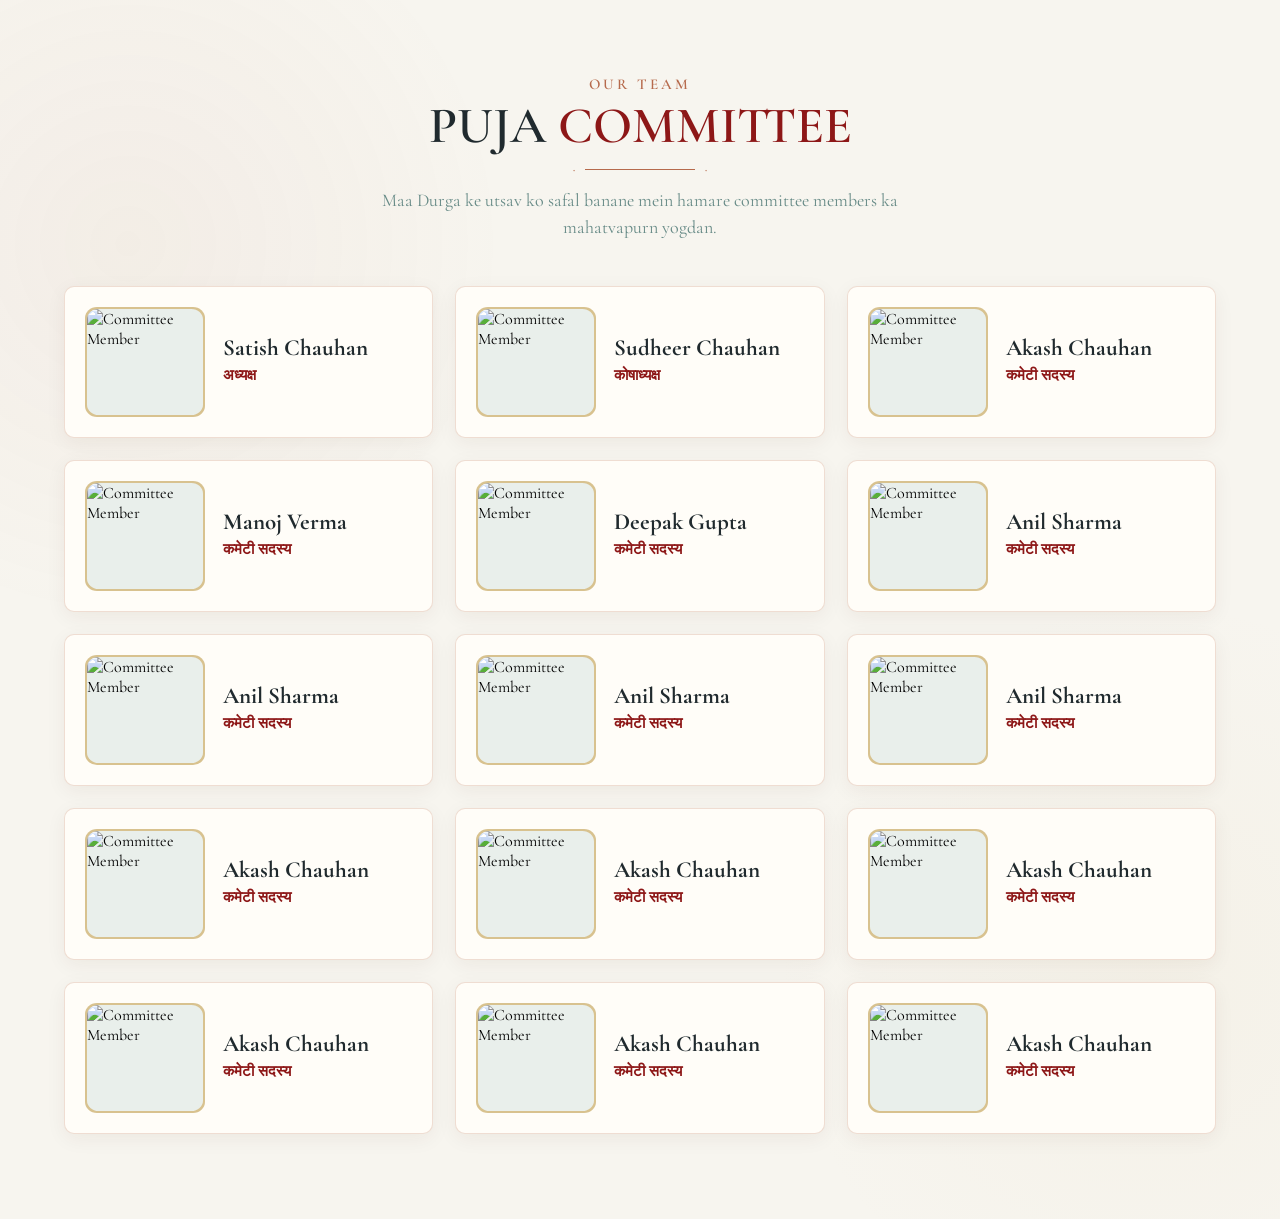
==== commit 2789e41c: "new update" ====
--- a/committee.html
+++ b/committee.html
@@ -67,20 +67,7 @@
                         अध्यक्ष
                     </p>
 
-                    <a
-                        href="tel:+919876543210"
-                        class="member-phone"
-                    >
-                        +91 98765 43210
-                    </a>
-
-
-                    <div class="instagram-link">
-                     <a href="#" > 
-                      <img src="durga/Instagram2.svg" >
-                        Instagram
-                    </a>
-                   </div>
+                   
                 </div>
 
             </article>
@@ -110,19 +97,7 @@
                         कोषाध्यक्ष
                     </p>
 
-                    <a
-                        href="tel:+919876543211"
-                        class="member-phone"
-                    >
-                        +91 98765 43211
-                    </a>
-
-                     <div class="instagram-link">
-                     <a href="#" > 
-                      <img src="durga/Instagram2.svg" >
-                        Instagram
-                    </a>
-                   </div>
+                    
 
                 </div>
 
@@ -150,22 +125,10 @@
                     </h3>
 
                     <p class="member-role">
-                        Committee Member
-                    </p>
-
-                    <a
-                        href="tel:+919876543212"
-                        class="member-phone"
-                    >
-                        +91 98765 43212
-                    </a>
-
-                     <div class="instagram-link">
-                     <a href="#" > 
-                      <img src="durga/Instagram2.svg" >
-                        Instagram
-                    </a>
-                   </div>
+                        कमेटी सदस्य
+                    </p>
+
+                   
 
                 </div>
 
@@ -193,22 +156,10 @@
                     </h3>
 
                     <p class="member-role">
-                        Committee Member
-                    </p>
-
-                    <a
-                        href="tel:+919876543213"
-                        class="member-phone"
-                    >
-                        +91 98765 43213
-                    </a>
-
-                     <div class="instagram-link">
-                     <a href="#" > 
-                      <img src="durga/Instagram2.svg" >
-                        Instagram
-                    </a>
-                   </div>
+                        कमेटी सदस्य
+                    </p>
+
+                   
 
                 </div>
 
@@ -236,22 +187,10 @@
                     </h3>
 
                     <p class="member-role">
-                        Committee Member
-                    </p>
-
-                    <a
-                        href="tel:+919876543214"
-                        class="member-phone"
-                    >
-                        +91 98765 43214
-                    </a>
-
-                     <div class="instagram-link">
-                     <a href="#" > 
-                      <img src="durga/Instagram2.svg" >
-                        Instagram
-                    </a>
-                   </div>
+                        कमेटी सदस्य
+                    </p>
+
+                   
 
                 </div>
 
@@ -279,22 +218,10 @@
                     </h3>
 
                     <p class="member-role">
-                        Committee Member
-                    </p>
-
-                    <a
-                        href="tel:+919876543215"
-                        class="member-phone"
-                    >
-                        +91 98765 43215
-                    </a>
-
-                     <div class="instagram-link">
-                     <a href="#" > 
-                      <img src="durga/Instagram2.svg" >
-                        Instagram
-                    </a>
-                   </div>
+                        कमेटी सदस्य
+                    </p>
+
+                   
 
                 </div>
 
@@ -322,22 +249,10 @@
                     </h3>
 
                     <p class="member-role">
-                        Committee Member
-                    </p>
-
-                    <a
-                        href="tel:+919876543215"
-                        class="member-phone"
-                    >
-                        +91 98765 43215
-                    </a>
-
-                     <div class="instagram-link">
-                     <a href="#" > 
-                      <img src="durga/Instagram2.svg" >
-                        Instagram
-                    </a>
-                   </div>
+                        कमेटी सदस्य
+                    </p>
+
+                   
 
                 </div>
 
@@ -365,22 +280,10 @@
                     </h3>
 
                     <p class="member-role">
-                        Committee Member
-                    </p>
-
-                    <a
-                        href="tel:+919876543215"
-                        class="member-phone"
-                    >
-                        +91 98765 43215
-                    </a>
-
-                     <div class="instagram-link">
-                     <a href="#" > 
-                      <img src="durga/Instagram2.svg" >
-                        Instagram
-                    </a>
-                   </div>
+                        कमेटी सदस्य
+                    </p>
+
+                   
 
                 </div>
 
@@ -408,274 +311,189 @@
                     </h3>
 
                     <p class="member-role">
-                        Committee Member
-                    </p>
-
-                    <a
-                        href="tel:+919876543215"
-                        class="member-phone"
-                    >
-                        +91 98765 43215
-                    </a>
-
-                     <div class="instagram-link">
-                     <a href="#" > 
-                      <img src="durga/Instagram2.svg" >
-                        Instagram
-                    </a>
-                   </div>
-
-                </div>
-
-            </article>
-
-            <!-- Member 3 -->
-
-            <article class="committee-card">
-
-                <div class="member-image">
-
-                    <img
-                        src="images/members/member-03.webp"
-                        alt="Committee Member"
-                        loading="lazy"
-                    >
-
-                </div>
-
-                <div class="member-info">
-
-                    <h3>
-                        Akash Chauhan
-                    </h3>
-
-                    <p class="member-role">
-                        Committee Member
-                    </p>
-
-                    <a
-                        href="tel:+919876543212"
-                        class="member-phone"
-                    >
-                        +91 98765 43212
-                    </a>
-
-                     <div class="instagram-link">
-                     <a href="#" > 
-                      <img src="durga/Instagram2.svg" >
-                        Instagram
-                    </a>
-                   </div>
-
-                </div>
-
-            </article>
-
-            <!-- Member 3 -->
-
-            <article class="committee-card">
-
-                <div class="member-image">
-
-                    <img
-                        src="images/members/member-03.webp"
-                        alt="Committee Member"
-                        loading="lazy"
-                    >
-
-                </div>
-
-                <div class="member-info">
-
-                    <h3>
-                        Akash Chauhan
-                    </h3>
-
-                    <p class="member-role">
-                        Committee Member
-                    </p>
-
-                    <a
-                        href="tel:+919876543212"
-                        class="member-phone"
-                    >
-                        +91 98765 43212
-                    </a>
-
-                     <div class="instagram-link">
-                     <a href="#" > 
-                      <img src="durga/Instagram2.svg" >
-                        Instagram
-                    </a>
-                   </div>
-
-                </div>
-
-            </article>
-
-            <!-- Member 3 -->
-
-            <article class="committee-card">
-
-                <div class="member-image">
-
-                    <img
-                        src="images/members/member-03.webp"
-                        alt="Committee Member"
-                        loading="lazy"
-                    >
-
-                </div>
-
-                <div class="member-info">
-
-                    <h3>
-                        Akash Chauhan
-                    </h3>
-
-                    <p class="member-role">
-                        Committee Member
-                    </p>
-
-                    <a
-                        href="tel:+919876543212"
-                        class="member-phone"
-                    >
-                        +91 98765 43212
-                    </a>
-
-                     <div class="instagram-link">
-                     <a href="#" > 
-                      <img src="durga/Instagram2.svg" >
-                        Instagram
-                    </a>
-                   </div>
-
-                </div>
-
-            </article>
-
-            <!-- Member 3 -->
-
-            <article class="committee-card">
-
-                <div class="member-image">
-
-                    <img
-                        src="images/members/member-03.webp"
-                        alt="Committee Member"
-                        loading="lazy"
-                    >
-
-                </div>
-
-                <div class="member-info">
-
-                    <h3>
-                        Akash Chauhan
-                    </h3>
-
-                    <p class="member-role">
-                        Committee Member
-                    </p>
-
-                    <a
-                        href="tel:+919876543212"
-                        class="member-phone"
-                    >
-                        +91 98765 43212
-                    </a>
-
-                     <div class="instagram-link">
-                     <a href="#" > 
-                      <img src="durga/Instagram2.svg" >
-                        Instagram
-                    </a>
-                   </div>
-
-                </div>
-
-            </article>
-
-            <!-- Member 3 -->
-
-            <article class="committee-card">
-
-                <div class="member-image">
-
-                    <img
-                        src="images/members/member-03.webp"
-                        alt="Committee Member"
-                        loading="lazy"
-                    >
-
-                </div>
-
-                <div class="member-info">
-
-                    <h3>
-                        Akash Chauhan
-                    </h3>
-
-                    <p class="member-role">
-                        Committee Member
-                    </p>
-
-                    <a
-                        href="tel:+919876543212"
-                        class="member-phone"
-                    >
-                        +91 98765 43212
-                    </a>
-
-                     <div class="instagram-link">
-                     <a href="#" > 
-                      <img src="durga/Instagram2.svg" >
-                        Instagram
-                    </a>
-                   </div>
-
-                </div>
-
-            </article>
-
-            <!-- Member 3 -->
-
-            <article class="committee-card">
-
-                <div class="member-image">
-
-                    <img
-                        src="images/members/member-03.webp"
-                        alt="Committee Member"
-                        loading="lazy"
-                    >
-
-                </div>
-
-                <div class="member-info">
-
-                    <h3>
-                        Akash Chauhan
-                    </h3>
-
-                    <p class="member-role">
-                        Committee Member
-                    </p>
-
-                    <a
-                        href="tel:+919876543212"
-                        class="member-phone"
-                    >
-                        +91 98765 43212
-                    </a>
-
-                     <div class="instagram-link">
-                     <a href="#" > 
-                      <img src="durga/Instagram2.svg" >
-                        Instagram
-                    </a>
-                   </div>
+                        कमेटी सदस्य
+                    </p>
+
+                 
+
+                </div>
+
+            </article>
+
+            <!-- Member 10 -->
+
+            <article class="committee-card">
+
+                <div class="member-image">
+
+                    <img
+                        src="images/members/member-03.webp"
+                        alt="Committee Member"
+                        loading="lazy"
+                    >
+
+                </div>
+
+                <div class="member-info">
+
+                    <h3>
+                        Akash Chauhan
+                    </h3>
+
+                    <p class="member-role">
+                        कमेटी सदस्य
+                    </p>
+
+                  
+
+                </div>
+
+            </article>
+
+            <!-- Member 11 -->
+
+            <article class="committee-card">
+
+                <div class="member-image">
+
+                    <img
+                        src="images/members/member-03.webp"
+                        alt="Committee Member"
+                        loading="lazy"
+                    >
+
+                </div>
+
+                <div class="member-info">
+
+                    <h3>
+                        Akash Chauhan
+                    </h3>
+
+                    <p class="member-role">
+                        कमेटी सदस्य
+                    </p>
+
+                   
+
+                </div>
+
+            </article>
+
+            <!-- Member 12 -->
+
+            <article class="committee-card">
+
+                <div class="member-image">
+
+                    <img
+                        src="images/members/member-03.webp"
+                        alt="Committee Member"
+                        loading="lazy"
+                    >
+
+                </div>
+
+                <div class="member-info">
+
+                    <h3>
+                        Akash Chauhan
+                    </h3>
+
+                    <p class="member-role">
+                        कमेटी सदस्य
+                    </p>
+
+                   
+
+                </div>
+
+            </article>
+
+            <!-- Member 13 -->
+
+            <article class="committee-card">
+
+                <div class="member-image">
+
+                    <img
+                        src="images/members/member-03.webp"
+                        alt="Committee Member"
+                        loading="lazy"
+                    >
+
+                </div>
+
+                <div class="member-info">
+
+                    <h3>
+                        Akash Chauhan
+                    </h3>
+
+                    <p class="member-role">
+                        कमेटी सदस्य
+                    </p>
+
+                   
+
+                </div>
+
+            </article>
+
+            <!-- Member 14 -->
+
+            <article class="committee-card">
+
+                <div class="member-image">
+
+                    <img
+                        src="images/members/member-03.webp"
+                        alt="Committee Member"
+                        loading="lazy"
+                    >
+
+                </div>
+
+                <div class="member-info">
+
+                    <h3>
+                        Akash Chauhan
+                    </h3>
+
+                    <p class="member-role">
+                        कमेटी सदस्य
+                    </p>
+
+                   
+
+                </div>
+
+            </article>
+
+            <!-- Member 15 -->
+
+            <article class="committee-card">
+
+                <div class="member-image">
+
+                    <img
+                        src="images/members/member-03.webp"
+                        alt="Committee Member"
+                        loading="lazy"
+                    >
+
+                </div>
+
+                <div class="member-info">
+
+                    <h3>
+                        Akash Chauhan
+                    </h3>
+
+                    <p class="member-role">
+                        कमेटी सदस्य
+                    </p>
+
 
                 </div>
 
--- a/style.css
+++ b/style.css
@@ -1206,12 +1206,12 @@
 .member-image {
     flex-shrink: 0;
 
-    width: 90px;
-    height: 90px;
-
-    border-radius: 50%;
-
-    padding: 3px;
+    width: 120px;
+    height: 110px;
+
+    border-radius: 10%;
+
+    padding: 2px;
 
     background: #D8C28F;
 }
@@ -1225,7 +1225,7 @@
 
     object-fit: cover;
 
-    border-radius: 50%;
+    border-radius: 10%;
 
     background: #E9EFEB;
 }
@@ -1237,6 +1237,7 @@
 
 .member-info {
     min-width: 0;
+    
 }
 
 
@@ -1249,9 +1250,8 @@
 
     font-size: 23px;
 
-    font-weight: 700;
-}
-
+    font-weight: 800;
+}
 
 .member-role {
     margin: 4px 0 7px;
@@ -1266,82 +1266,6 @@
     
 }
 
-
-.member-phone {
-
-    color: #080808;
- 
-    font-family: none;
-
-    font-size: 14px;
-    
-    font-weight: 700;
-    text-decoration: none;
-   
-    margin-right: 20px;
-    transition: color 0.2s ease;
-}
-
-
-.member-phone:hover {
-    color: #8D1717;
-}
-
-.instagram-link{
-   
-   display: flex;
-   align-items: center;
-   margin-top: 10px;
-   border-radius: 7px;
-   height: 2rem;
-   width: 10rem;
-   transition: color 0.2s ease;
-   border: 0.001px solid #E1306C;
-    animation: instagramBorder 2s ease-in-out infinite;
-}
-@keyframes instagramBorder {
-
-    0% {
-        border-color: #E1306C;
-        box-shadow: inset 0 0 30px rgba(225, 48, 108, 0.30);
-    }
-
-    50% {
-        border-color: #8A3AB9;
-        box-shadow: inset 0 0 30px rgba(138, 58, 185, 0.30);
-    }
-
-    100% {
-        border-color: #E1306C;
-        box-shadow: inset 0 0 30px rgba(225, 48, 108, 0.30);
-    }
-
-}
-
-.instagram-link :hover {
-    color: #f40555;
-}
-
-.instagram-link a img{
-    object-fit: cover;
-    height: 30px;
-    width: 30px;
-    
-    
-}
-.instagram-link a{
-  display: flex;
-  align-items: center;
-   color: #080808;
- 
-    font-family: "Cormorant Garamond", serif;
-
-    font-size: 20px;
-    
-    font-weight: 700;
-    text-decoration: none;
-
-}
 
 #commettee-btn{
    
@@ -1629,6 +1553,8 @@
     transition:
         background 0.25s ease,
         color 0.25s ease;
+
+     text-decoration: none;   
 }
 
 
@@ -1793,7 +1719,7 @@
         1fr;
 
     gap: 45px;
-    background-color: #6F0F0F;
+    
 }
 
 
--- a/mobile.css
+++ b/mobile.css
@@ -477,8 +477,8 @@
 ========================= */
 
 .member-image {
-    width: 72px;
-    height: 72px;
+    width: 120px;
+    height: 120px;
 }
 
 
